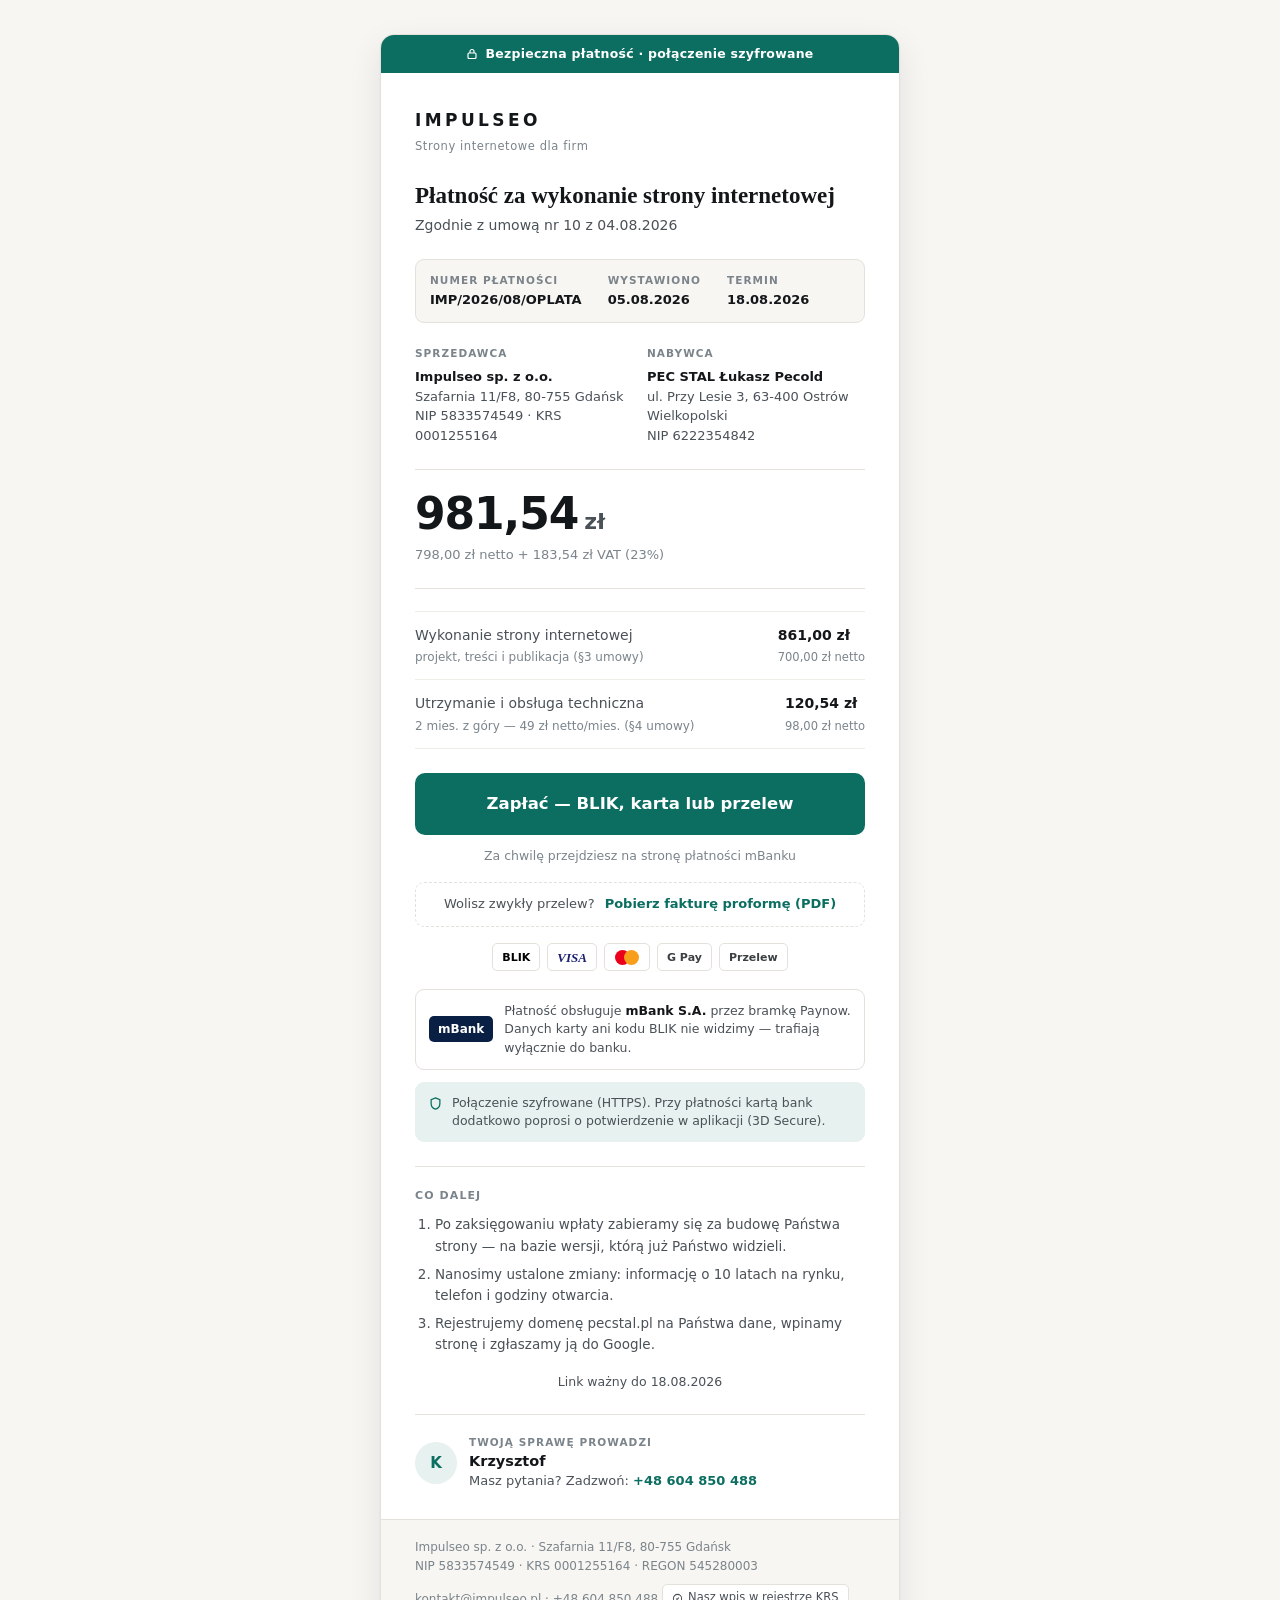
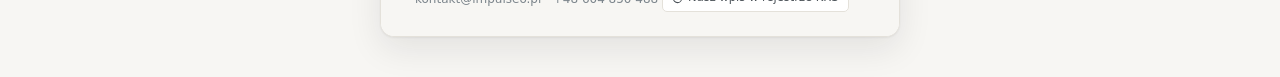
==== platnosc/oplata-0cac/index.html @ f6d20f1a "Strona platnosci: PEC STAL Łukasz Pecold (981,54 zl)" ====
<!DOCTYPE html>
<html lang="pl">
<head>
<meta charset="utf-8" />
<meta name="viewport" content="width=device-width, initial-scale=1" />
<title>Płatność 981,54 zł — PEC STAL Łukasz Pecold | Impulseo</title>
<meta name="robots" content="noindex, nofollow" />
<meta name="description" content="981,54 zł · płatność za wykonanie strony internetowej · BLIK, karta lub przelew" />

<meta property="og:type" content="website" />
<meta property="og:title" content="Płatność — PEC STAL Łukasz Pecold" />
<meta property="og:description" content="981,54 zł · płatność za wykonanie strony internetowej · BLIK, karta lub przelew" />
<meta property="og:image" content="https://impulseo-pl.github.io/pecstal/platnosc/oplata-0cac/og.png" />
<meta property="og:image:width" content="1200" />
<meta property="og:image:height" content="630" />
<meta property="og:url" content="https://impulseo-pl.github.io/pecstal/platnosc/oplata-0cac/" />
<meta property="og:site_name" content="Impulseo" />
<meta name="twitter:card" content="summary_large_image" />

<link rel="icon" href="data:image/svg+xml,<svg xmlns='http://www.w3.org/2000/svg' viewBox='0 0 100 100'><text y='.9em' font-size='90'>%F0%9F%92%B3</text></svg>" />

<style>
  :root {
    --paper: #F7F6F3;
    --card: #FFFFFF;
    --ink: #14171A;
    --ink-2: #4A5157;
    --ink-3: #7B848B;
    --line: #E4E1DA;
    --line-2: #EFEDE7;
    --accent: #0B6E61;
    --accent-d: #095C51;
    --accent-soft: #E7F1EF;
    --shadow: 0 1px 2px rgba(20,24,28,.05), 0 12px 34px rgba(20,24,28,.09);
    --sans: -apple-system, BlinkMacSystemFont, "Segoe UI", Roboto, system-ui, sans-serif;
    --serif: ui-serif, "Iowan Old Style", "Palatino Linotype", Palatino, Georgia, serif;
  }

  * { box-sizing: border-box; }

  html { -webkit-text-size-adjust: 100%; }

  body {
    margin: 0;
    background: var(--paper);
    color: var(--ink);
    font-family: var(--sans);
    font-size: 16px;
    line-height: 1.6;
    -webkit-font-smoothing: antialiased;
  }

  .shell { max-width: 560px; margin: 0 auto; padding: clamp(14px, 3vw, 34px) clamp(12px, 3vw, 20px) 40px; }

  .card {
    background: var(--card);
    border: 1px solid var(--line);
    border-radius: 14px;
    box-shadow: var(--shadow);
    overflow: hidden;
  }

  .trustbar {
    display: flex; align-items: center; justify-content: center; gap: 7px;
    background: var(--accent); color: #fff;
    font-size: 12.5px; font-weight: 600; letter-spacing: .02em;
    padding: 9px 14px;
  }

  .body { padding: clamp(24px, 5vw, 34px) clamp(20px, 5vw, 34px) 28px; }

  .logo { font-size: 17px; font-weight: 700; letter-spacing: .2em; text-transform: uppercase; margin: 0 0 3px; }
  .logo-sub { font-size: 11.5px; letter-spacing: .05em; color: var(--ink-3); margin: 0 0 26px; }

  h1 {
    font-family: var(--serif);
    font-size: clamp(20px, 4.6vw, 23px);
    line-height: 1.25; font-weight: 600; margin: 0 0 4px;
    text-wrap: balance;
  }

  .sub { font-size: 14px; color: var(--ink-2); margin: 0 0 22px; }

  .meta {
    display: flex; flex-wrap: wrap; gap: 6px 26px;
    border: 1px solid var(--line); border-radius: 9px;
    padding: 12px 14px; margin-bottom: 22px; background: var(--paper);
  }
  .meta dt { margin: 0 0 1px; font-size: 10.5px; letter-spacing: .1em; text-transform: uppercase; color: var(--ink-3); font-weight: 650; }
  .meta dd { margin: 0; font-size: 13px; font-weight: 550; font-variant-numeric: tabular-nums; }

  .parties { display: grid; gap: 14px; margin-bottom: 24px; }
  @media (min-width: 440px) { .parties { grid-template-columns: 1fr 1fr; } }
  .party h2 { font-size: 10.5px; letter-spacing: .1em; text-transform: uppercase; color: var(--ink-3); margin: 0 0 5px; font-weight: 700; }
  .party p { margin: 0; font-size: 13px; line-height: 1.5; color: var(--ink-2); }
  .party strong { display: block; color: var(--ink); font-weight: 650; }

  .amount-box { border-top: 1px solid var(--line); border-bottom: 1px solid var(--line); padding: 22px 0; margin-bottom: 22px; }
  .amount { font-size: clamp(36px, 9vw, 44px); font-weight: 700; letter-spacing: -.025em; font-variant-numeric: tabular-nums; line-height: 1; margin: 0; }
  .amount .cur { font-size: .5em; font-weight: 600; color: var(--ink-2); margin-left: 6px; letter-spacing: 0; }
  .amount-split { font-size: 13px; color: var(--ink-3); margin: 9px 0 0; font-variant-numeric: tabular-nums; }

  .scope { margin: 0 0 24px; padding: 0; list-style: none; display: flex; flex-direction: column; gap: 8px; }
  .scope li { font-size: 14px; color: var(--ink-2); padding-left: 23px; position: relative; }
  .scope li::before {
    content: ""; position: absolute; left: 1px; top: 7px;
    width: 8px; height: 8px; border-radius: 50%; background: var(--accent);
  }

  /* pozycje z kwotami — rozbicie, za co dokładnie płaci */
  .lines { margin: 0 0 24px; border-top: 1px solid var(--line-2); }
  .line {
    display: flex; justify-content: space-between; gap: 16px;
    padding: 12px 0; border-bottom: 1px solid var(--line-2);
  }
  .line-name { font-size: 14px; color: var(--ink-2); }
  .line-name small { display: block; font-size: 12px; color: var(--ink-3); margin-top: 2px; }
  .line-val { font-size: 14px; font-weight: 620; white-space: nowrap; font-variant-numeric: tabular-nums; }
  .line-val small { display: block; font-size: 11.5px; font-weight: 500; color: var(--ink-3); text-align: right; margin-top: 2px; }

  .cta {
    display: block; width: 100%; text-align: center; text-decoration: none;
    background: var(--accent); color: #fff; border: none; border-radius: 10px;
    padding: 18px 20px; font-family: inherit; font-size: 16.5px; font-weight: 650;
    cursor: pointer; transition: filter .12s ease, transform .12s ease;
  }
  .cta:hover { filter: brightness(1.08); }
  .cta:active { transform: translateY(1px); }
  .cta:focus-visible { outline: 3px solid color-mix(in srgb, var(--accent) 45%, transparent); outline-offset: 3px; }

  .cta-note { text-align: center; font-size: 12.5px; color: var(--ink-3); margin: 11px 0 0; }

  .paylogos { display: flex; flex-wrap: wrap; align-items: center; justify-content: center; gap: 7px; margin-top: 16px; }
  .plogo {
    height: 28px; min-width: 46px; border: 1px solid var(--line); border-radius: 5px;
    background: #fff; display: grid; place-items: center; padding: 0 9px; flex: none;
  }
  .pl-blik { font: 700 11px/1 var(--sans); color: #000; }
  .pl-visa { font: italic 800 13px/1 Georgia, serif; color: #1A1F71; }
  .pl-mc { display: flex; align-items: center; }
  .pl-mc i { width: 15px; height: 15px; border-radius: 50%; display: block; }
  .pl-mc i:first-child { background: #EB001B; }
  .pl-mc i:last-child { background: #F79E1B; margin-left: -6px; }
  .pl-txt { font: 600 11px/1 var(--sans); color: #3C4043; }

  .gateway {
    display: flex; align-items: center; gap: 11px;
    border: 1px solid var(--line); border-radius: 9px;
    padding: 12px 13px; margin-top: 18px;
  }
  .gateway-mark { font: 800 12px/1 var(--sans); color: #fff; background: #0A1F44; border-radius: 5px; padding: 7px 9px; flex: none; }
  .gateway p { margin: 0; font-size: 12.5px; line-height: 1.45; color: var(--ink-2); }
  .gateway strong { color: var(--ink); }

  .secure {
    display: flex; gap: 9px; align-items: flex-start;
    background: var(--accent-soft); border-radius: 9px;
    padding: 12px 13px; margin-top: 12px;
    font-size: 12.5px; line-height: 1.45; color: var(--ink-2);
  }
  .secure svg { flex: none; margin-top: 2px; color: var(--accent); }

  .next {
    border-top: 1px solid var(--line); margin-top: 24px; padding-top: 20px;
  }
  .next h2 { font-size: 11px; letter-spacing: .1em; text-transform: uppercase; color: var(--ink-3); margin: 0 0 10px; font-weight: 700; }
  .next ol { margin: 0; padding-left: 20px; display: flex; flex-direction: column; gap: 6px; }
  .next li { font-size: 13.5px; color: var(--ink-2); }
  .next li strong { color: var(--ink); font-weight: 620; }

  .valid { font-size: 12.5px; color: var(--ink-2); margin: 16px 0 0; text-align: center; }

  .rep { display: flex; gap: 12px; align-items: center; border-top: 1px solid var(--line); margin-top: 22px; padding-top: 20px; }
  .rep-avatar { width: 42px; height: 42px; border-radius: 50%; background: var(--accent-soft); color: var(--accent); display: grid; place-items: center; font-weight: 700; font-size: 15px; flex: none; }
  .rep-body { min-width: 0; display: flex; flex-direction: column; gap: 1px; }
  .rep-label { font-size: 10.5px; letter-spacing: .1em; text-transform: uppercase; color: var(--ink-3); font-weight: 700; line-height: 1.5; }
  .rep-name { font-size: 14.5px; font-weight: 650; line-height: 1.35; }
  .rep-contact { font-size: 13px; color: var(--ink-2); line-height: 1.45; }
  .rep-contact a { color: var(--accent); text-decoration: none; font-weight: 600; }

  .foot {
    border-top: 1px solid var(--line); padding: 18px clamp(20px, 5vw, 34px) 24px;
    font-size: 12px; line-height: 1.55; color: var(--ink-3); background: var(--paper);
  }
  .foot a { color: var(--ink-2); }
  .krs {
    display: inline-flex; align-items: center; gap: 5px; margin-top: 9px;
    border: 1px solid var(--line); border-radius: 5px; padding: 4px 9px;
    font-size: 11.5px; text-decoration: none; color: var(--ink-2); background: var(--card);
  }
  .krs:hover { border-color: var(--accent); color: var(--accent); }

  /* ── akceptacja regulaminu i umowy (wersja z checkboxem) ── */
  .accept { border: 1px solid var(--line); border-radius: 11px; padding: 15px 16px 14px; margin-bottom: 18px; background: var(--card); }
  .accept h2 { font-size: 10.5px; letter-spacing: .1em; text-transform: uppercase; color: var(--ink-3); margin: 0 0 10px; font-weight: 700; }

  .docs { display: flex; flex-direction: column; gap: 8px; margin-bottom: 14px; }
  .doc {
    display: flex; align-items: center; gap: 9px; text-decoration: none;
    border: 1px solid var(--line); border-radius: 8px; padding: 10px 12px;
    background: var(--paper); color: var(--ink);
  }
  .doc:hover { border-color: var(--accent); }
  .doc svg { flex: none; color: var(--accent); }
  .doc-name { font-size: 13.5px; font-weight: 600; line-height: 1.35; }
  .doc-name small { display: block; font-size: 11.5px; font-weight: 500; color: var(--ink-3); margin-top: 1px; }

  .accept-row { display: flex; gap: 11px; align-items: flex-start; cursor: pointer; }
  .accept-row input {
    flex: none; width: 22px; height: 22px; margin: 1px 0 0; accent-color: var(--accent); cursor: pointer;
  }
  .accept-row span { font-size: 11.8px; line-height: 1.55; color: var(--ink-3); }
  .req { color: #B3412B; font-weight: 700; margin-right: 3px; }
  .accept-note { margin: 9px 0 0 33px; font-size: 11px; color: var(--ink-3); }
  .accept-note .req { margin-right: 2px; }

  .cta[disabled] { background: #C9CFCE; cursor: not-allowed; filter: none; }
  .cta[disabled]:active { transform: none; }
  .cta-hint { text-align: center; font-size: 12.5px; color: #A8442F; margin: 9px 0 0; min-height: 1px; }

  /* ── proforma do pobrania (dla klientów, którzy wolą zwykły przelew) ── */
  .proforma {
    display: flex; align-items: center; gap: 10px; justify-content: center;
    margin-top: 16px; padding: 11px 13px;
    border: 1px dashed var(--line); border-radius: 9px;
    font-size: 13px; color: var(--ink-2); text-align: center; flex-wrap: wrap;
  }
  .proforma a { color: var(--accent); font-weight: 650; text-decoration: none; }
  .proforma a:hover { text-decoration: underline; }

  @media (prefers-reduced-motion: reduce) { * { transition: none !important; } }
</style>
</head>
<body>

<div class="shell">
  <div class="card">

    <div class="trustbar">
      <svg width="12" height="12" viewBox="0 0 24 24" fill="none" stroke="currentColor" stroke-width="2.4" aria-hidden="true">
        <rect x="4" y="10" width="16" height="11" rx="2" /><path d="M8 10V7a4 4 0 0 1 8 0v3" />
      </svg>
      Bezpieczna płatność &middot; połączenie szyfrowane
    </div>

    <div class="body">
      <p class="logo">Impulseo</p>
      <p class="logo-sub">Strony internetowe dla firm</p>

      <h1>Płatność za wykonanie strony internetowej</h1>
      <p class="sub">Zgodnie z umową nr 10 z 04.08.2026</p>

      <dl class="meta">
        <div><dt>Numer płatności</dt><dd>IMP/2026/08/OPLATA</dd></div>
        <div><dt>Wystawiono</dt><dd>05.08.2026</dd></div>
        <div><dt>Termin</dt><dd>18.08.2026</dd></div>
      </dl>

      <div class="parties">
        <div class="party">
          <h2>Sprzedawca</h2>
          <p>
            <strong>Impulseo sp. z o.o.</strong>
            Szafarnia 11/F8, 80-755 Gdańsk<br />
            NIP 5833574549 &middot; KRS 0001255164
          </p>
        </div>
        <div class="party">
          <h2>Nabywca</h2>
          <p>
            <strong>PEC STAL Łukasz Pecold</strong>
            ul. Przy Lesie 3, 63-400 Ostrów Wielkopolski<br />
            NIP 6222354842
          </p>
        </div>
      </div>

      <div class="amount-box">
        <p class="amount">981,54<span class="cur">zł</span></p>
        <p class="amount-split">798,00 zł netto + 183,54 zł VAT (23%)</p>
      </div>

      <div class="lines">
        <div class="line"><span class="line-name">Wykonanie strony internetowej<small>projekt, treści i publikacja (§3 umowy)</small></span><span class="line-val">861,00 zł<small>700,00 zł netto</small></span></div>
        <div class="line"><span class="line-name">Utrzymanie i obsługa techniczna<small>2 mies. z góry — 49 zł netto/mies. (§4 umowy)</small></span><span class="line-val">120,54 zł<small>98,00 zł netto</small></span></div>
      </div>

      

      <a class="cta" href="https://paywall.paynow.pl/PQ6V-T40-CQR-OGD?token=eyJraWQiOiJhMDAyNjJjYS02NTU3LTRjOTktOGU0NC1kMTFlMTAxYjhhNTIiLCJ0eXAiOiJKV1QiLCJhbGciOiJIUzI1NiJ9.eyJzdWIiOiJQUTZWLVQ0MC1DUVItT0dEIiwiYXVkIjoicGF5d2FsbC5wYXlub3cucGwiLCJpc3MiOiJwYXlub3cucGwiLCJleHAiOjE3ODcwOTAzOTksImlhdCI6MTc4NTkyMDE1N30.KFE1_89QKwJX3M-O4B_uz0sPLb-h-8p9BCURLwVgfgg" rel="noopener">Zapłać &mdash; BLIK, karta lub przelew</a>
      <p class="cta-note">Za chwilę przejdziesz na stronę płatności mBanku</p>

      <div class="proforma">
        <span>Wolisz zwykły przelew?</span>
        <a href="proforma.pdf" download>Pobierz fakturę proformę (PDF)</a>
      </div>

      <div class="paylogos">
        <span class="plogo"><span class="pl-blik">BLIK</span></span>
        <span class="plogo"><span class="pl-visa">VISA</span></span>
        <span class="plogo"><span class="pl-mc"><i></i><i></i></span></span>
        <span class="plogo"><span class="pl-txt">G&nbsp;Pay</span></span>
        <span class="plogo"><span class="pl-txt">Przelew</span></span>
      </div>

      <div class="gateway">
        <span class="gateway-mark">mBank</span>
        <p>Płatność obsługuje <strong>mBank S.A.</strong> przez bramkę Paynow. Danych karty ani kodu BLIK nie widzimy &mdash; trafiają wyłącznie do banku.</p>
      </div>

      <div class="secure">
        <svg width="15" height="15" viewBox="0 0 24 24" fill="none" stroke="currentColor" stroke-width="2" aria-hidden="true">
          <path d="M12 3l7 3v6c0 4.5-3 8-7 9-4-1-7-4.5-7-9V6z" />
        </svg>
        <span>Połączenie szyfrowane (HTTPS). Przy płatności kartą bank dodatkowo poprosi o potwierdzenie w aplikacji (3D&nbsp;Secure).</span>
      </div>

      <div class="next">
        <h2>Co dalej</h2>
        <ol>
          <li>Po zaksięgowaniu wpłaty zabieramy się za budowę Państwa strony — na bazie wersji, którą już Państwo widzieli.</li>
          <li>Nanosimy ustalone zmiany: informację o 10 latach na rynku, telefon i godziny otwarcia.</li>
          <li>Rejestrujemy domenę pecstal.pl na Państwa dane, wpinamy stronę i zgłaszamy ją do Google.</li>
        </ol>
      </div>

      <p class="valid">Link ważny do 18.08.2026</p>

      <div class="rep">
        <span class="rep-avatar">K</span>
        <span class="rep-body">
          <span class="rep-label">Twoją sprawę prowadzi</span>
          <span class="rep-name">Krzysztof</span>
          <span class="rep-contact">Masz pytania? Zadzwoń: <a href="tel:+48604850488">+48 604 850 488</a></span>
        </span>
      </div>
    </div>

    <div class="foot">
      Impulseo sp. z o.o. &middot; Szafarnia 11/F8, 80-755 Gdańsk<br />
      NIP 5833574549 &middot; KRS 0001255164 &middot; REGON 545280003<br />
      kontakt@impulseo.pl &middot; +48 604 850 488
      <a class="krs" href="https://wyszukiwarka-krs.ms.gov.pl/dane-szczegolowe-podmiotu;numerKRS=TTfETKDIxKsnfQK047mvwQ%3D%3D;typ=P" target="_blank" rel="noopener">
        <svg width="11" height="11" viewBox="0 0 24 24" fill="none" stroke="currentColor" stroke-width="2.2" aria-hidden="true">
          <path d="M9 12l2 2 4-4" /><circle cx="12" cy="12" r="9" />
        </svg>
        Nasz wpis w rejestrze KRS
      </a>
    </div>

  </div>
</div>

</body>
</html>
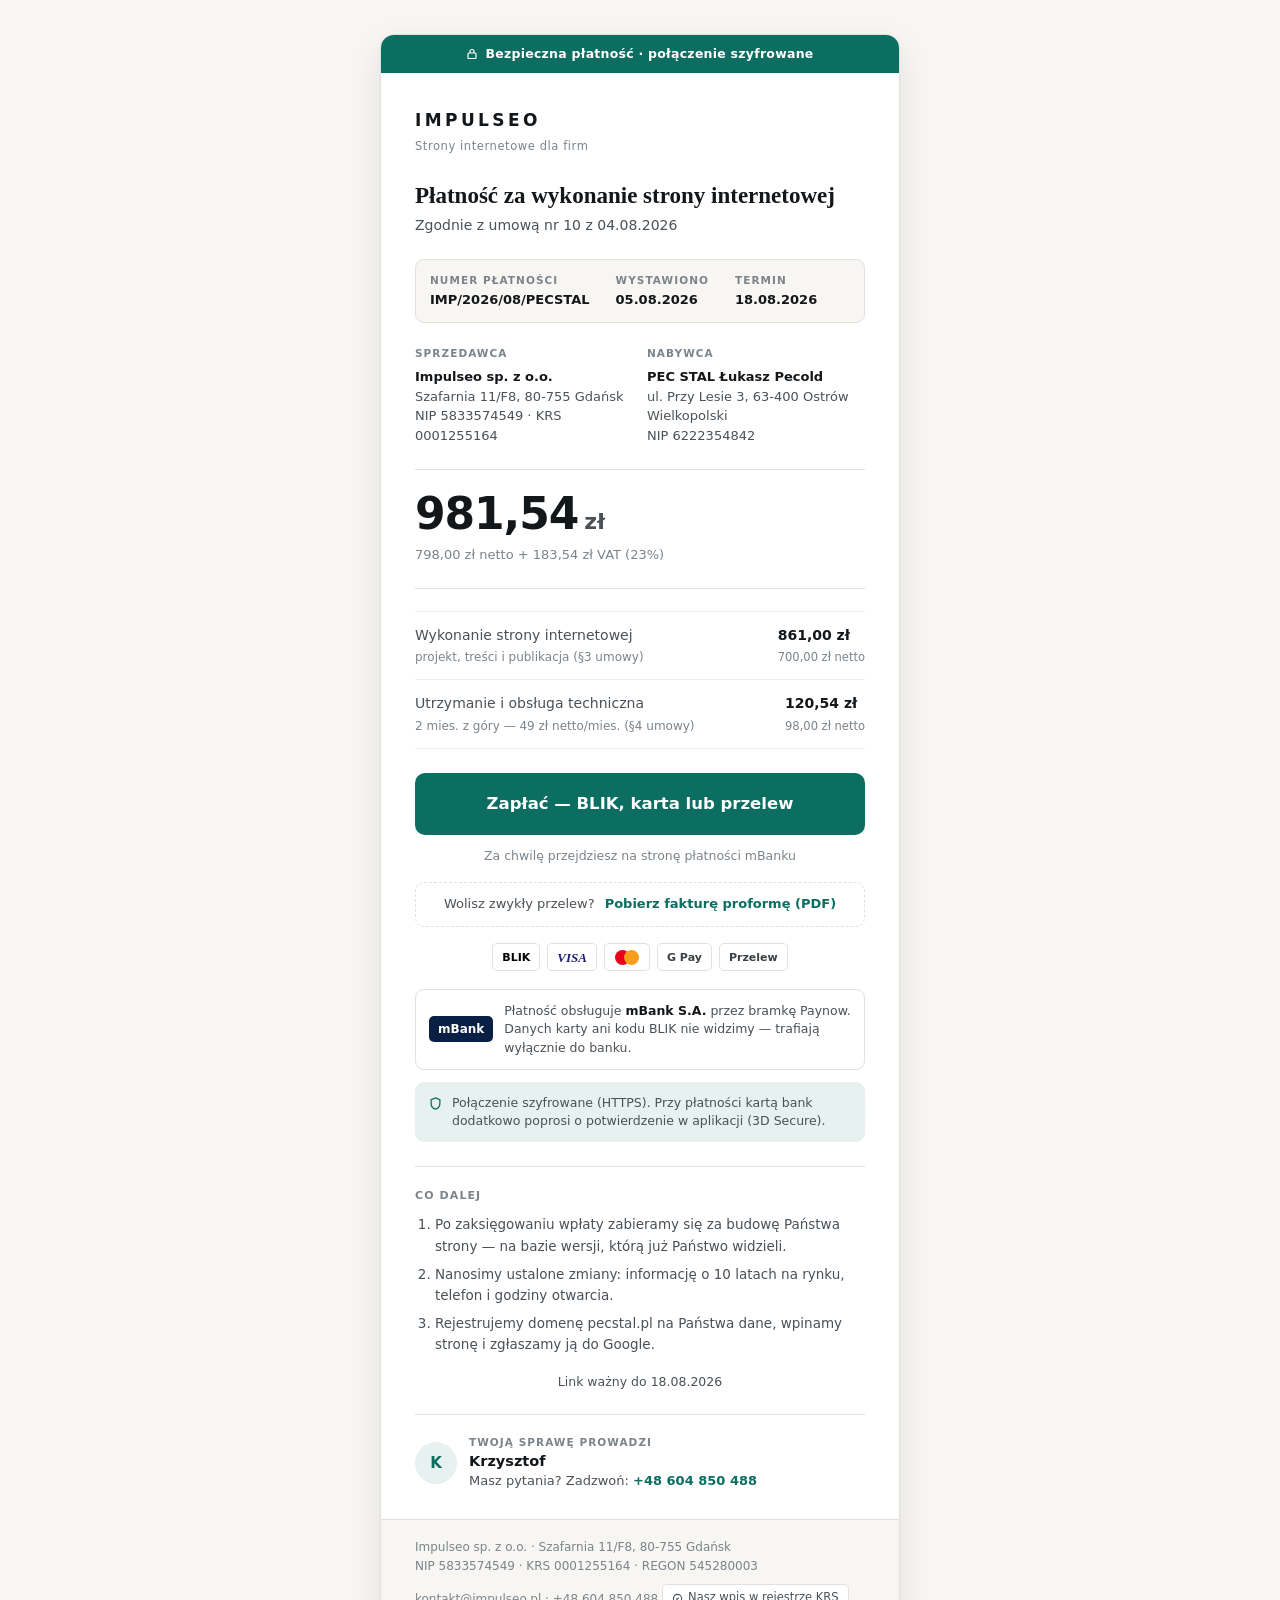
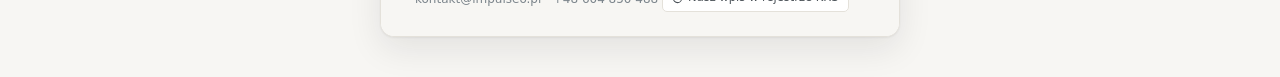
==== commit 01950ba8: "Strona platnosci PEC STAL: czytelny numer platnosci" ====
--- a/platnosc/oplata-0cac/index.html
+++ b/platnosc/oplata-0cac/index.html
@@ -251,7 +251,7 @@
       <p class="sub">Zgodnie z umową nr 10 z 04.08.2026</p>
 
       <dl class="meta">
-        <div><dt>Numer płatności</dt><dd>IMP/2026/08/OPLATA</dd></div>
+        <div><dt>Numer płatności</dt><dd>IMP/2026/08/PECSTAL</dd></div>
         <div><dt>Wystawiono</dt><dd>05.08.2026</dd></div>
         <div><dt>Termin</dt><dd>18.08.2026</dd></div>
       </dl>
